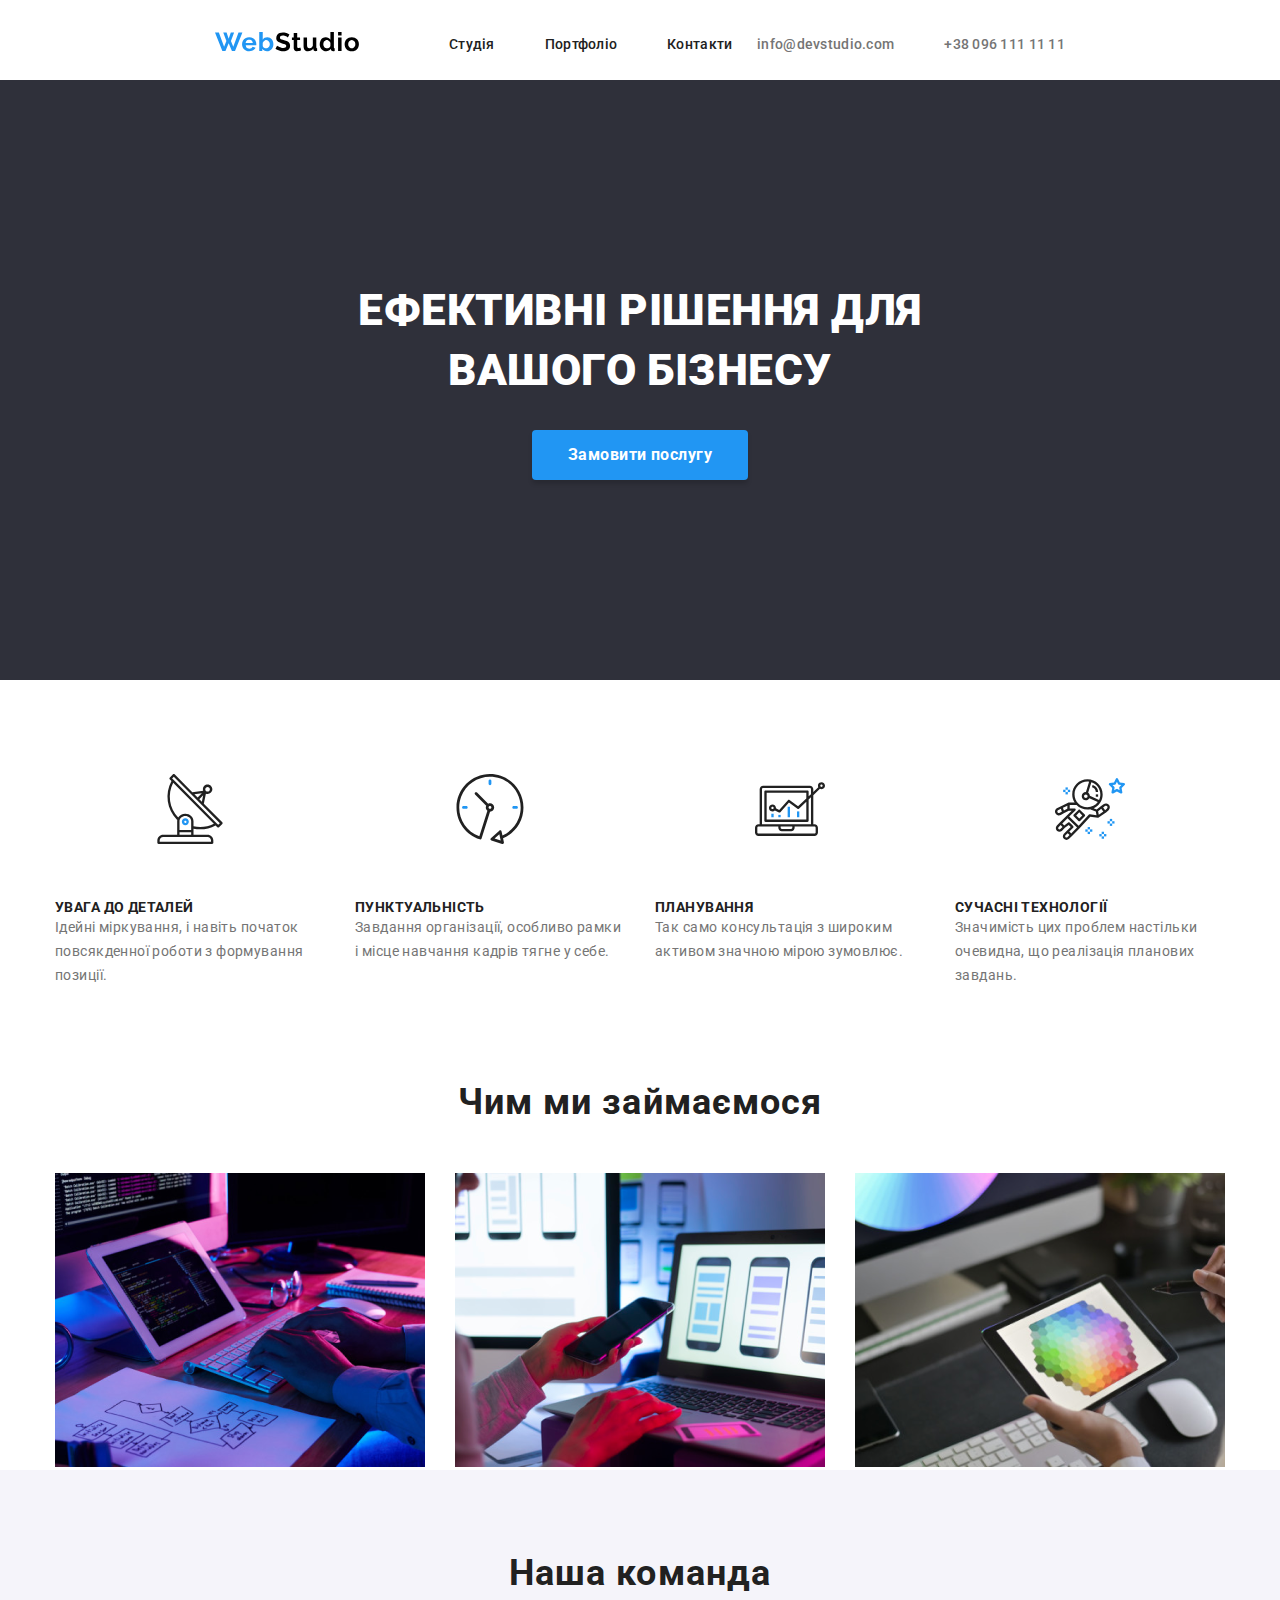
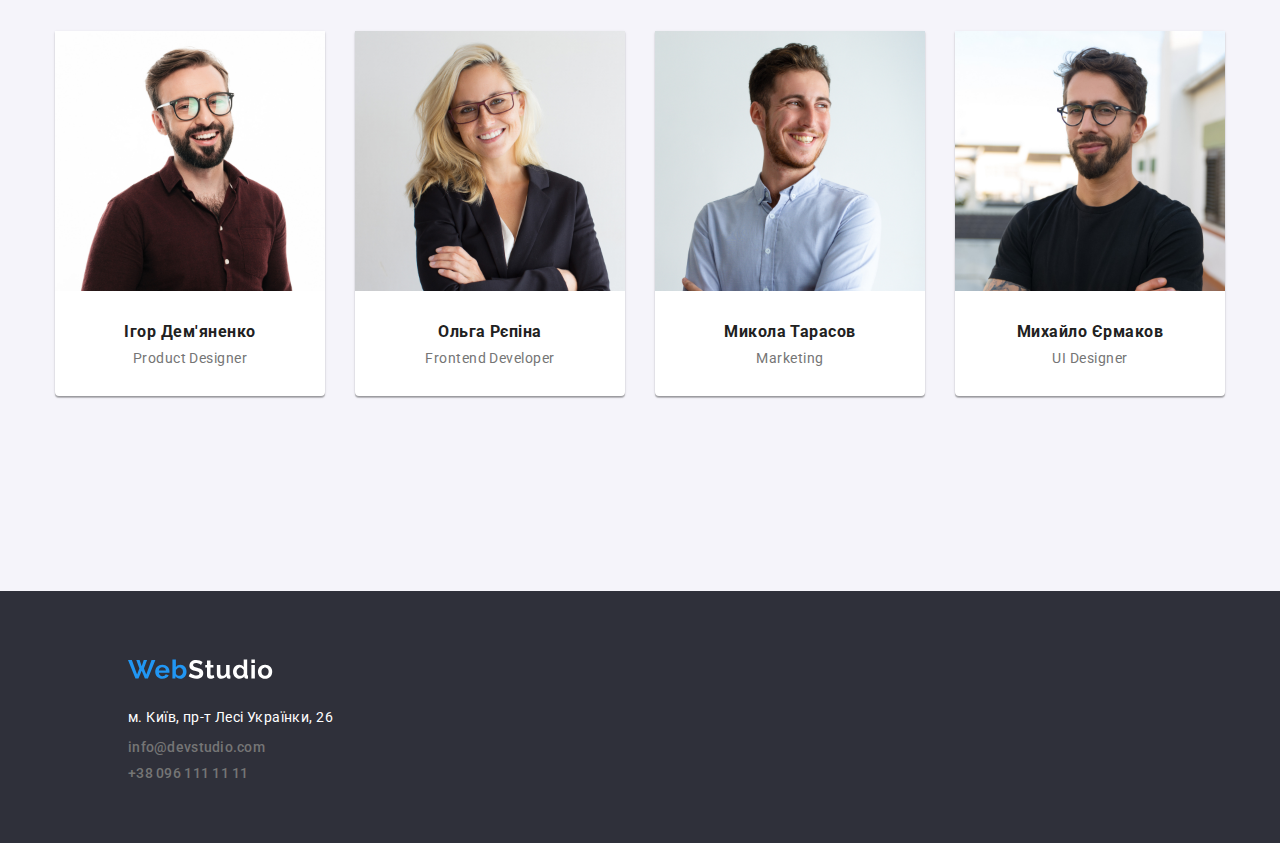
==== index.html @ 19889316 "Не можу виконати" ====
<!DOCTYPE html>
<html lang="en">
  <head>
    <meta charset="UTF-8" />
    <meta http-equiv="X-UA-Compatible" content="IE=edge" />
    <meta name="viewport" content="width=device-width, initial-scale=1.0" />
    <link rel="stylesheet" href="styles/reset.css" />
    <link rel="preconnect" href="https://fonts.googleapis.com" />
    <link rel="preconnect" href="https://fonts.gstatic.com" crossorigin />
    <link
      href="https://fonts.googleapis.com/css2?family=Fira+Sans:wght@400;700;900&family=Oleo+Script&family=Raleway:wght@700&family=Roboto:wght@400;500;700;900&display=swap"
      rel="stylesheet"
    />
    <link rel="stylesheet" href="styles/styles.css" />
    <link rel="stylesheet" href="styles/normalize.css" />
    <title>WebStudio</title>

    <style>
      #antenna:hover path {
  fill: #FF0000; 
}
    </style>
  </head>
  <body>
    <header class="header-nav">
      <div class="header-wrapper">
        <div class="header-nav-wrapper">
          <div class="header-logo">
            <a href="index.html"
              ><img src="./img/WebStudio.svg" alt="logo"
            /></a>
          </div>
          <ul class="navigation">
            <li class="list"><a href="" class="link studio">Студія</a></li>
            <li class="list">
              <a href="" class="link portfolio">Портфоліо</a>
            </li>
            <li class="list"><a href="" class="link contacts">Контакти</a></li>
          </ul>
        </div>
        <ul class="header-contacts">
          <li class="list">
            <a href="mailto:info@devstudio.com" class="link mail"
              >info@devstudio.com</a
            >
          </li>
          <li class="list">
            <a href="tel:380961111111" class="link tel">+38 096 111 11 11</a>
          </li>
        </ul>
      </div>
      <div class="header-main">
        <h2 class="header-title">Ефективні рішення для вашого бізнесу</h2>
        <a href="" class="link order">Замовити послугу</a>
      </div>
    </header>
    <div class="wrapper">
      <main class="main">
        <section class="advantages">
          <ul class="adantages-list">
            <li class="list">
              <div class="icon-container">
                <svg class="advantages-svg" id="antenna">
                  <use  href="/icons.svg#antenna"></use>
                </svg>
              </div>
              <h3 class="advantages-title">увага до деталей</h3>
              <p class="advantages-discription">
                Ідейні міркування, і навіть початок повсякденної роботи з
                формування позиції.
              </p>
            </li>

            <li class="list">
              <div class="icon-container">
                <svg class="advantages-svg">
                  <use class="svg" href="/icons.svg#clock"></use>
                </svg>
              </div>
              <h3 class="advantages-title">пунктуальність</h3>
              <p class="advantages-discription">
                Завдання організації, особливо рамки і місце навчання кадрів
                тягне у себе.
              </p>
            </li>

            <li class="list">
              <div class="icon-container">
                <svg class="advantages-svg">
                  <use href="/icons.svg#diagram"></use>
                </svg>
              </div>
              <h3 class="advantages-title">планування</h3>
              <p class="advantages-discription">
                Так само консультація з широким активом значною мірою зумовлює.
              </p>
            </li>

            <li class="list">
              <div class="icon-container">
                <svg class="advantages-svg">
                  <use href="/icons.svg#astronaut"></use>
                </svg>
              </div>
              <h3 class="advantages-title">сучасні технології</h3>
              <p class="advantages-discription">
                Значимість цих проблем настільки очевидна, що реалізація
                планових завдань.
              </p>
            </li>
          </ul>
        </section>

        <section class="what-we-do">
          <h2 class="what-we-do-title">Чим ми займаємося</h2>
          <ul class="what-we-do-list">
            <li class="list">
              <img src="./img/box.png" alt="what we do photo" />
            </li>
            <li class="list">
              <img src="./img/box2.png" alt="what we do photo" />
            </li>
            <li class="list">
              <img src="./img/box3.png" alt="what we do photo" />
            </li>
          </ul>
        </section>
        <section class="our-team">
          <h2 class="our-team-titlee">Наша команда</h2>
          <div class="cards-wrapper">
            <div class="our-team-card">
              <img class="our-team-img" src="./img/igot.jpg" alt="User photo" />
              <h3 class="our-team-title">Ігор Дем'яненко</h3>
              <p class="our-team-job">Product Designer</p>
            </div>

            <div class="our-team-card">
              <img class="our-team-img" src="./img/olga.jpg" alt="User photo" />
              <h3 class="our-team-title">Ольга Рєпіна</h3>
              <p class="our-team-job">Frontend Developer</p>
            </div>

            <div class="our-team-card">
              <img
                class="our-team-img"
                src="./img/mykola.jpg"
                alt="User photo"
              />
              <h3 class="our-team-title">Микола Тарасов</h3>
              <p class="our-team-job">Marketing</p>
            </div>

            <div class="our-team-card">
              <img
                class="our-team-img"
                src="./img/mykhailo.jpg"
                alt="User photo"
              />
              <h3 class="our-team-title">Михайло Єрмаков</h3>
              <p class="our-team-job">UI Designer</p>
            </div>
          </div>
        </section>
      </main>
    </div>
    <footer class="footer">
      <img class="footer-logo" src="/img/WebStudiowhite.svg" alt="logo" />
      <div class="footer-wrapper">
        <p class="adress">м. Київ, пр-т Лесі Українки, 26</p>
        <a class="tel" href="mailto:info@devstudio.com">info@devstudio.com</a>
        <a class="mail" href="tel:380961111111">+38 096 111 11 11</a>
      </div>
    </footer>
  </body>
</html>
---- styles/styles.css ----
body {
  color: #212121;
  font-size: 16px;
  font-family: Roboto;
  font-weight: 500;
  letter-spacing: 0.48px;
}

a {
  text-decoration: none;
  color: inherit;
}

li {
  list-style-type: none;
}

.logo-part {
  font-family: "Raleway";
  font-style: normal;
  font-weight: 700;
  font-size: 26px;
  line-height: 31px;
  letter-spacing: 0.03em;
  color: #2196f3;
}

.logo {
  font-family: "Raleway";
  font-style: normal;
  font-weight: 700;
  font-size: 26px;
  line-height: 31px;
  letter-spacing: 0.03em;
  color: black;
}

.studio,
.portfolio,
.contacts {
  font-weight: 500;
  letter-spacing: 0.02em;
  color: #212121;
}

.studio:hover,
.portfolio:hover,
.contacts:hover,
.mail:hover,
.tel:hover {
  color: #2196f3;
}

.contact-list {
  font-family: "Roboto";
  font-weight: 500;
  letter-spacing: 0.02em;
}

.header-wrapper {
  display: flex;
  justify-content: space-between;
  align-items: center;
  margin-top: 32px;
  margin-left: 215px;
  margin-right: 215px;
}

.header-nav-wrapper {
  display: flex;
  gap: 90px;
}

.header-contacts {
  display: flex;
  gap: 50px;
}

.navigation {
  display: flex;
  align-items: center;
  gap: 50px;
}

.header-main {
  height: 600px;
  background-color: #2f303a;
  display: flex;
  justify-content: center;
  flex-direction: column;
  align-items: center;
  margin-top: 25px;
}

.header-title {
  text-transform: uppercase;
  font-family: "Roboto";
  font-style: normal;
  font-weight: 900;
  font-size: 44px;
  line-height: 60px;
  width: 696px;
  text-align: center;
  color: #fff;
}

.order {
  width: 216px;
  height: 50px;
  background: #2196f3;
  box-shadow: 0px 4px 4px rgba(0, 0, 0, 0.15);
  border-radius: 4px;
  display: flex;
  justify-content: center;
  align-items: center;
  font-family: "Roboto";
  font-style: normal;
  font-weight: 700;
  font-size: 16px;
  line-height: 30px;
  color: #fff;
  margin-top: 30px;
}

.advantages-title {
  font-family: "Roboto";
  font-weight: 700;
  font-size: 14px;
  line-height: 16px;
  letter-spacing: 0.03em;
  text-transform: uppercase;
  color: #212121;
}

.adantages-list li {
  width: 270px;
}

.advantages-discription {
  font-family: "Roboto";
  font-style: normal;
  font-weight: 400;
  font-size: 14px;
  line-height: 24px;
  letter-spacing: 0.03em;
  color: #757575;
}

.adantages-list {
  display: flex;
  gap: 30px;
  justify-content: center;
  margin-top: 94px;
  margin-bottom: 94px;
}

.what-we-do-title {
  font-family: "Roboto";
  font-weight: 700;
  font-size: 36px;
  line-height: 42px;
  text-align: center;
  letter-spacing: 0.03em;
  color: #212121;
  margin-bottom: 50px;
}

.what-we-do-list {
  display: flex;
  gap: 30px;
  justify-content: center;
}

.what-we-do-list img {
  width: 370px;
  height: 294px;
}

.our-team {
  background: #f5f4fa;
  padding-top: 95px;
  padding-bottom: 95px;
}

.our-team-img {
  width: 270px;
  height: 260px;
  flex-shrink: 0;
  margin-bottom: 30px;
}

.our-team-card {
  border-radius: 0px 0px 4px 4px;
  background: #fff;
  box-shadow: 0px 2px 1px 0px rgba(0, 0, 0, 0.2),
    0px 1px 1px 0px rgba(0, 0, 0, 0.14), 0px 1px 3px 0px rgba(0, 0, 0, 0.12);
}

.cards-wrapper {
  display: flex;
  gap: 30px;
  justify-content: center;
  margin-bottom: 100px;
}

.our-team-titlee {
  display: flex;
  justify-content: center;
  margin-bottom: 50px;

  color: #212121;
  text-align: center;
  font-size: 36px;
  font-family: Roboto;
  font-weight: 700;
  letter-spacing: 1.08px;
}

.our-team-title {
  margin-bottom: 10px;
  display: flex;
  justify-content: center;
}

.our-team-job {
  margin-bottom: 30px;
  color: #757575;
  text-align: center;
  letter-spacing: 0.48px;
  font-weight: 400;
}

.footer {
  background-color: #2f303a;
  display: flex;
  height: 252px;
  flex-direction: column;
  width: 1600px;
  justify-content: center;
  padding-left: 10%;
}

.tel,
.mail {
  color: #757575;
  font-size: 14px;
  font-family: Roboto;
  font-style: normal;
  font-weight: 500;
  line-height: normal;
  letter-spacing: 0.28px;
}

.adress {
  color: #fff;
  font-size: 14px;
  line-height: 24px;
  letter-spacing: 0.42px;
  font-weight: 400;
}

.footer-logo {
  width: 145px;
  height: 31px;
  margin-bottom: 20px;
}

.footer-wrapper {
  display: flex;
  flex-direction: column;
  gap: 10px;
}


.advantages-svg {
  width: 70px;
  height: 70px;
  display: flex;
  margin: 0 auto;
  margin-bottom: 55px;
  fill: tomato;
}

#antenna:hover path {
  fill: #FF0000; 
}
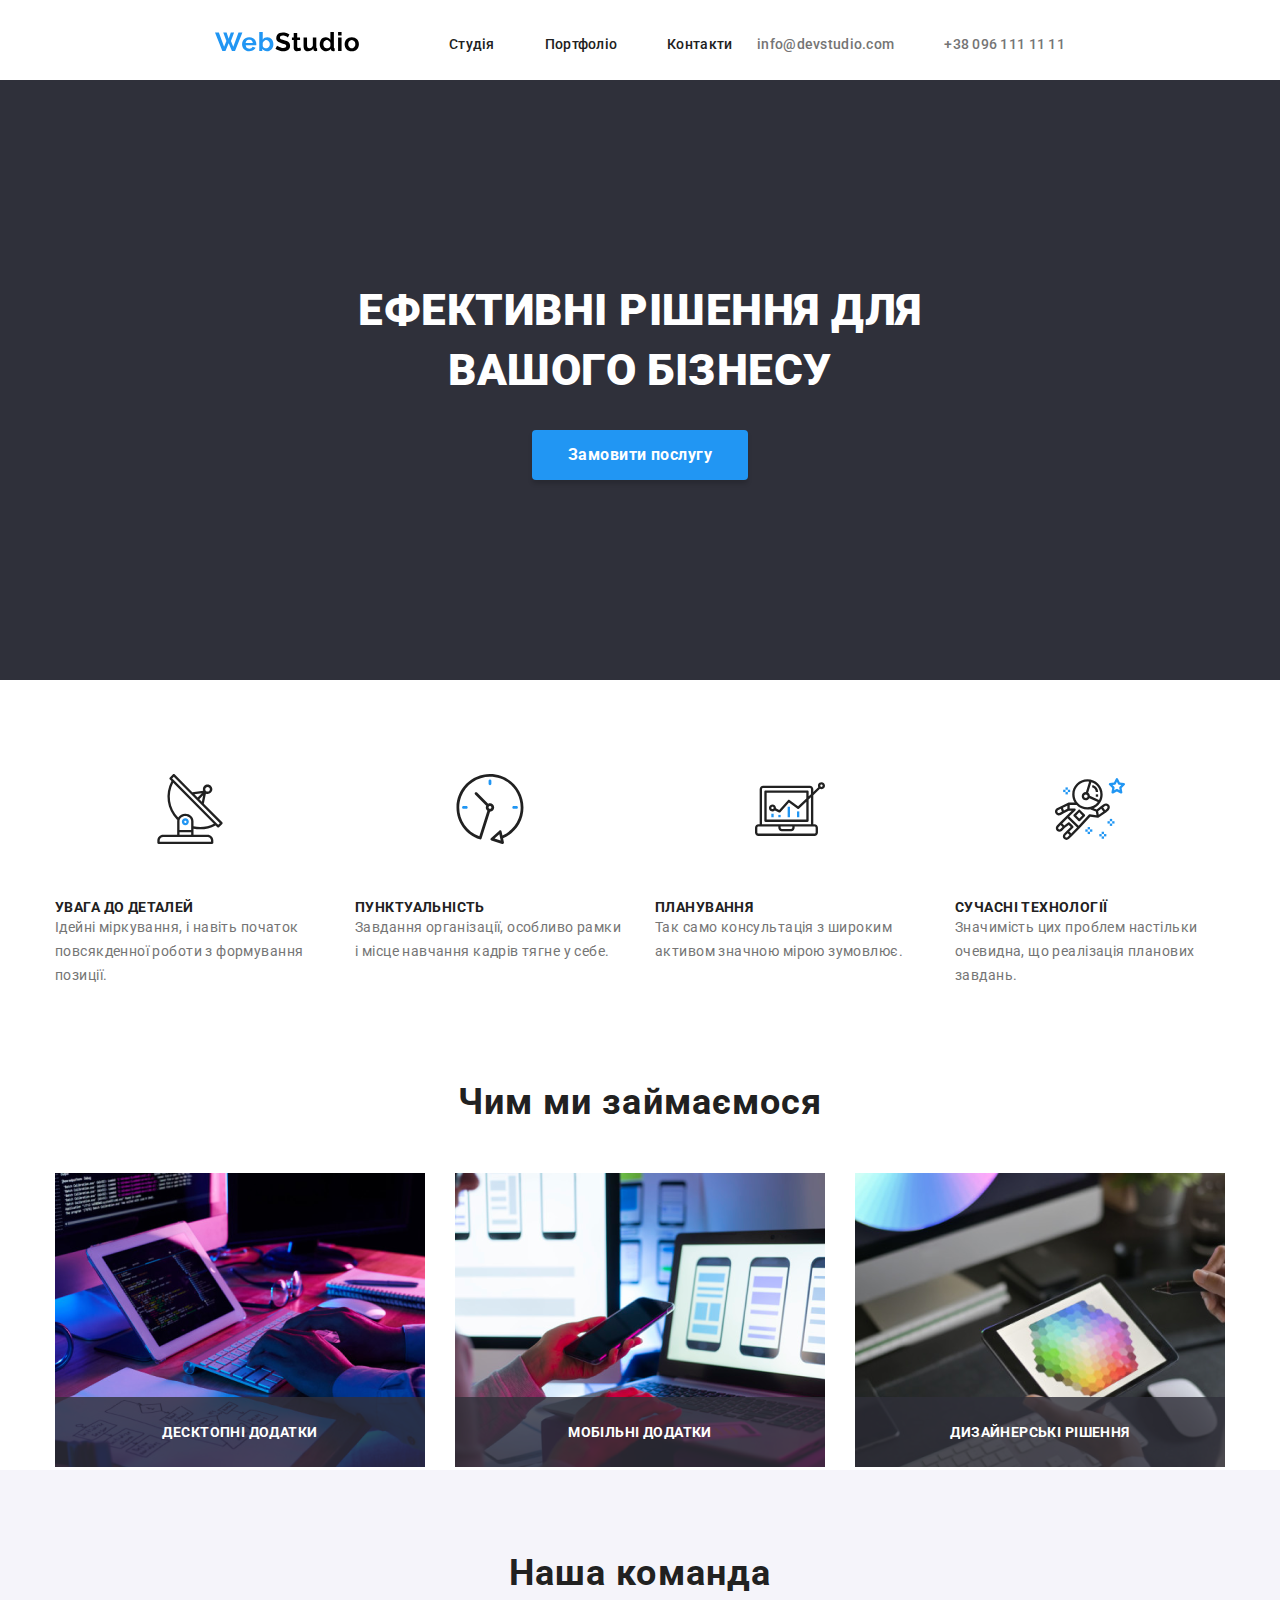
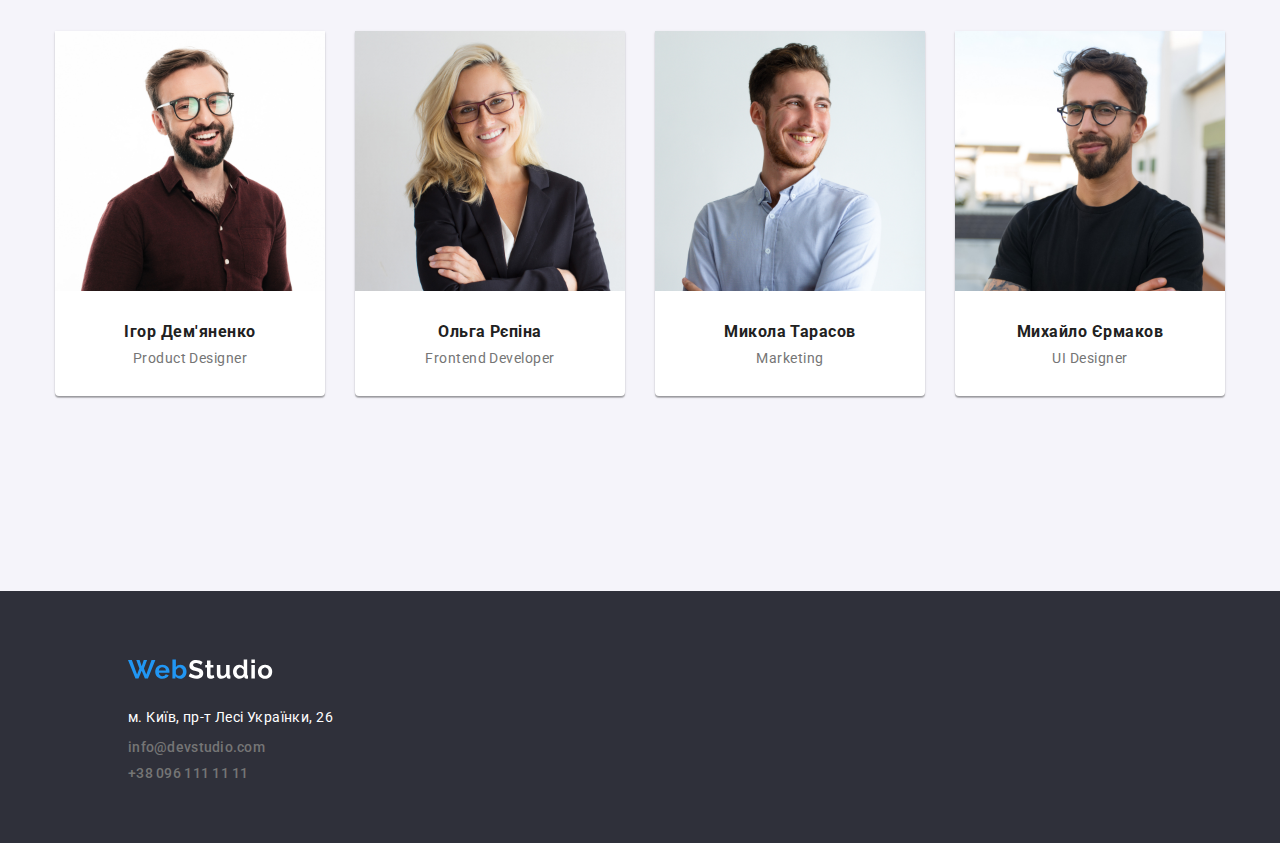
==== commit 804d512e: "закінчено" ====
--- a/index.html
+++ b/index.html
@@ -17,8 +17,8 @@
 
     <style>
       #antenna:hover path {
-  fill: #FF0000; 
-}
+        fill: #ff0000;
+      }
     </style>
   </head>
   <body>
@@ -61,7 +61,7 @@
             <li class="list">
               <div class="icon-container">
                 <svg class="advantages-svg" id="antenna">
-                  <use  href="/icons.svg#antenna"></use>
+                  <use href="/icons.svg#antenna"></use>
                 </svg>
               </div>
               <h3 class="advantages-title">увага до деталей</h3>
@@ -116,12 +116,15 @@
           <ul class="what-we-do-list">
             <li class="list">
               <img src="./img/box.png" alt="what we do photo" />
+              <p class="title">Десктопні додатки</p>
             </li>
             <li class="list">
               <img src="./img/box2.png" alt="what we do photo" />
+              <p class="title">Мобільні додатки</p>
             </li>
             <li class="list">
               <img src="./img/box3.png" alt="what we do photo" />
+              <p class="title">Дизайнерські рішення</p>
             </li>
           </ul>
         </section>
--- a/styles/styles.css
+++ b/styles/styles.css
@@ -271,16 +271,40 @@
   gap: 10px;
 }
 
-
 .advantages-svg {
   width: 70px;
   height: 70px;
   display: flex;
   margin: 0 auto;
   margin-bottom: 55px;
-  fill: tomato;
-}
-
-#antenna:hover path {
-  fill: #FF0000; 
-}+  fill: #212121;
+}
+
+.advantages-svg:hover {
+  fill: #2196f3;
+}
+
+.black,
+.blue {
+  fill: none;
+}
+
+.title {
+  width: 370px;
+  padding: 27px 0px;
+  background: rgba(47, 48, 58, 0.8);
+
+  color: #fff;
+  text-align: center;
+  font-family: Roboto;
+  font-size: 14px;
+  font-weight: 700;
+  letter-spacing: 0.42px;
+  text-transform: uppercase;
+  position: absolute;
+  bottom: 3px;
+}
+
+.list {
+  position: relative;
+}
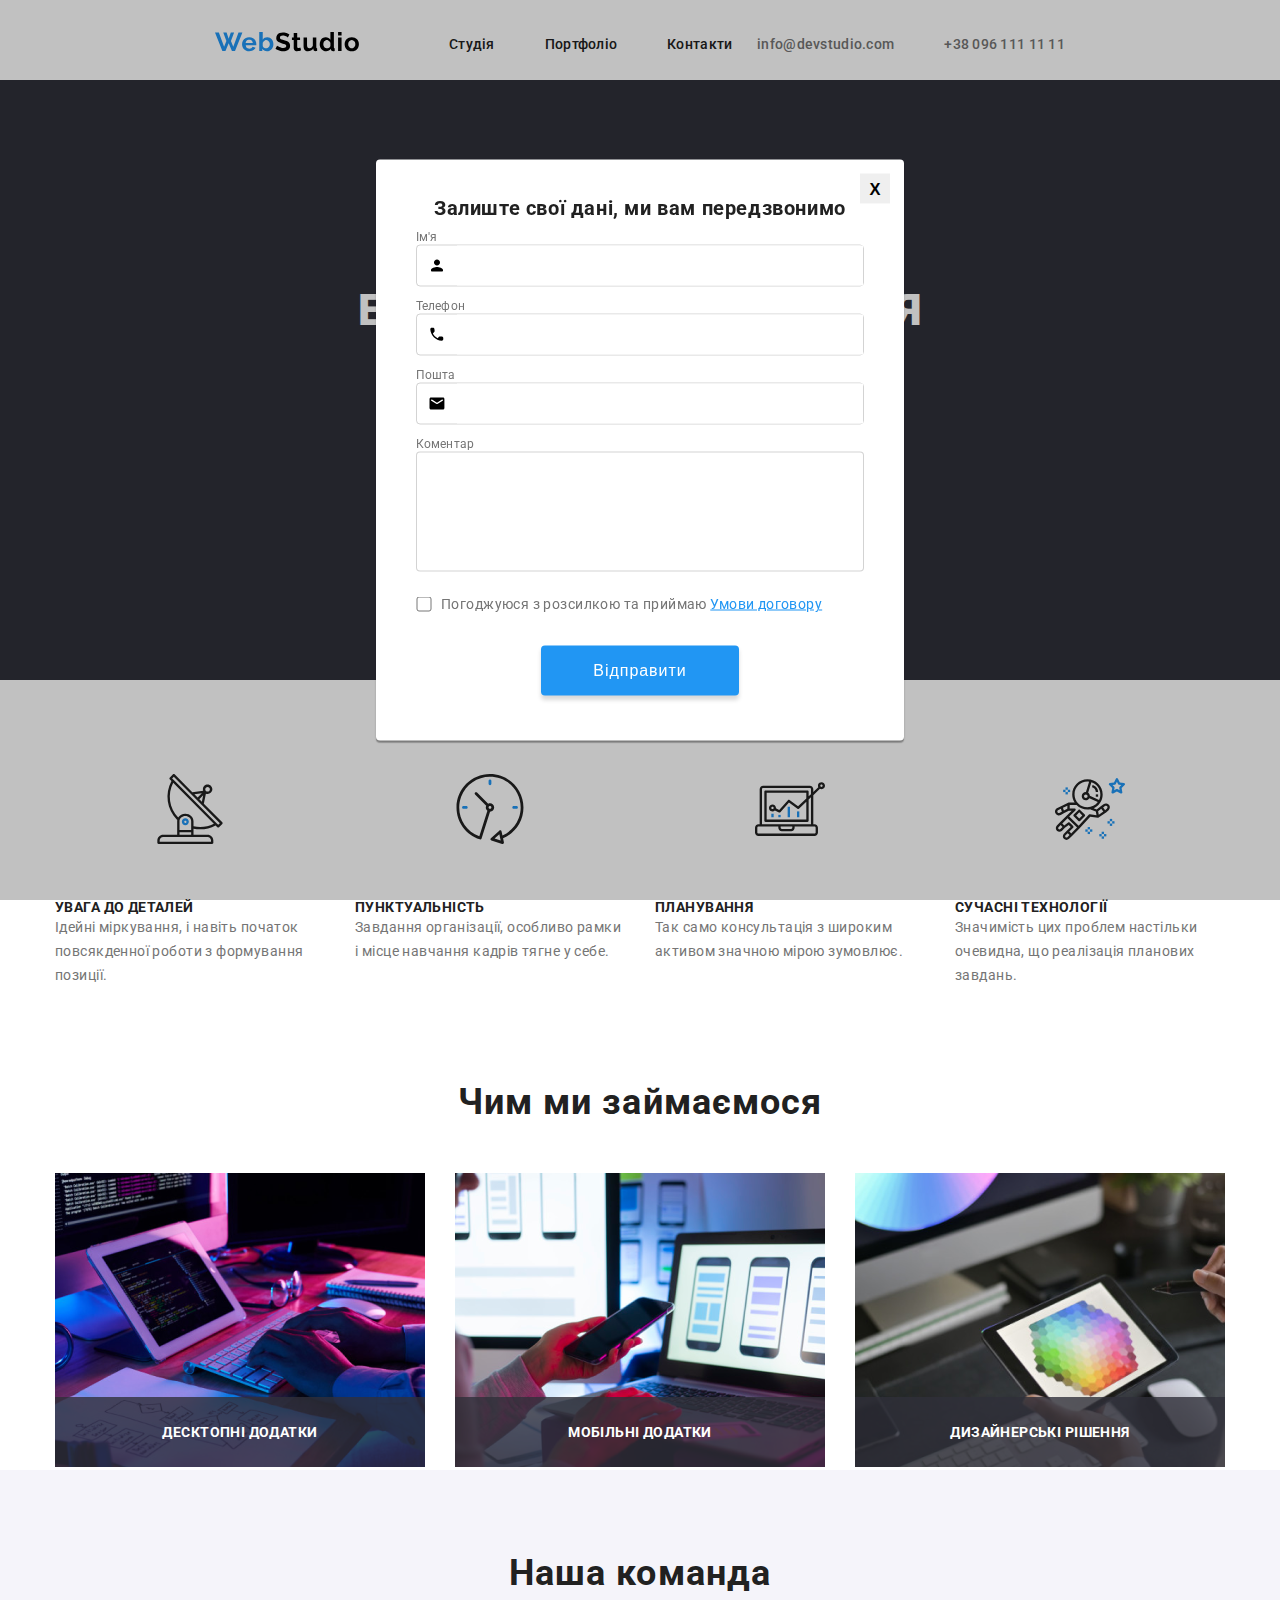
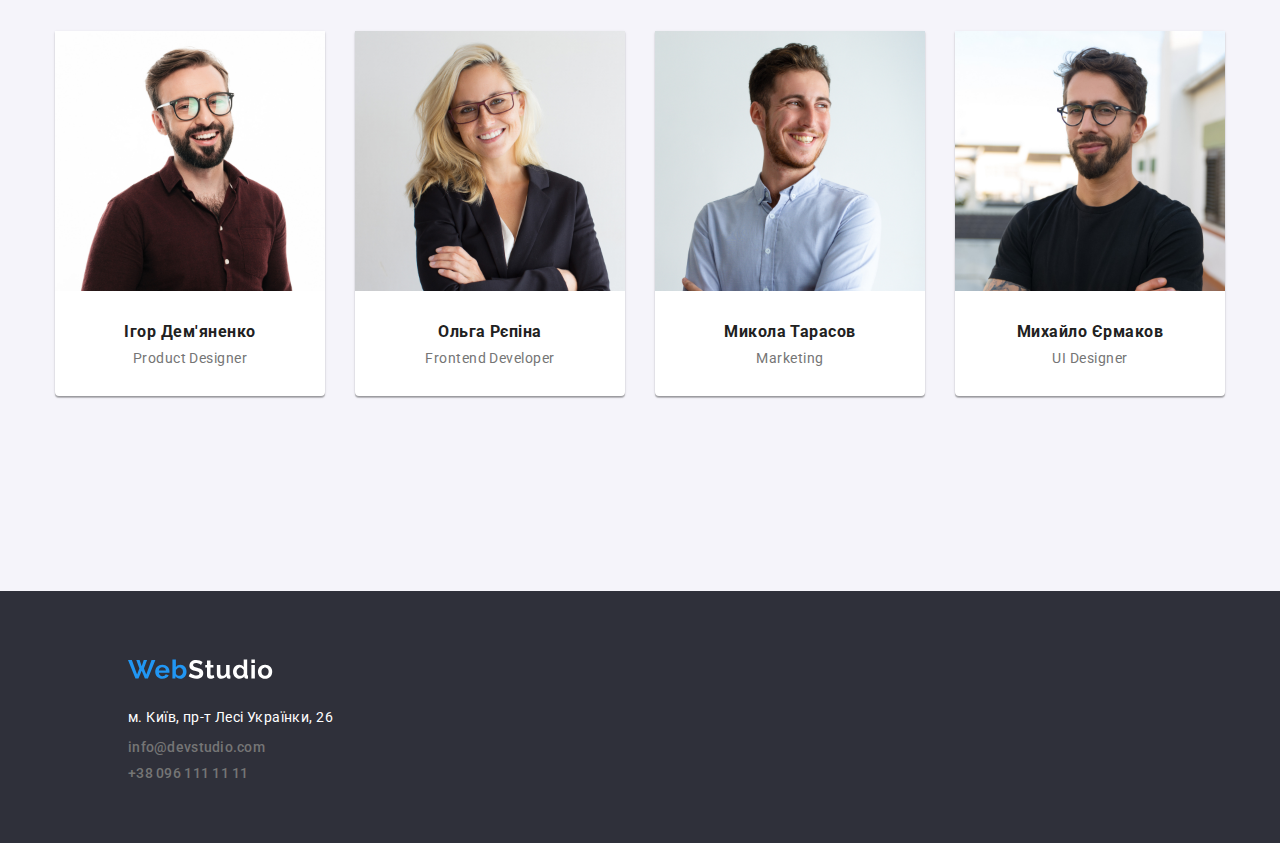
==== commit 29ca76a9: "hw complete" ====
--- a/index.html
+++ b/index.html
@@ -164,8 +164,72 @@
             </div>
           </div>
         </section>
+        <div class="backdrop" data-modal>
+          <div class="modal">
+            <button class="button-close" data-modal-close>X</button>
+            <h3 class="modal-title">Залиште свої дані, ми вам передзвонимо</h3>
+            <form action="#" class="form">
+              <label for="name" class="label">Ім'я</label>
+              <div class="form-wrapper">
+                <svg class="form-svg">
+                  <use href="/img/icon.svg#black-person"></use>
+                </svg>
+                <input
+                  type="name"
+                  name="user_name"
+                  id="name"
+                  required
+                  class="input"
+                />
+              </div>
+
+              <label for="tel" class="label">Телефон</label>
+              <div class="form-wrapper">
+                <svg class="form-svg">
+                  <use href="/img/icon.svg#tel"></use>
+                </svg>
+                <input
+                  type="tel"
+                  name="user_tel"
+                  id="tel"
+                  required
+                  class="input"
+                />
+              </div>
+
+              <label for="email" class="label">Пошта</label>
+              <div class="form-wrapper">
+                <svg class="form-svg">
+                  <use href="/img/icon.svg#email"></use>
+                </svg>
+                <input
+                  type="email"
+                  name="user_email"
+                  id="email"
+                  required
+                  class="input"
+                />
+              </div>
+
+              <label for="comment" class="label">Коментар</label>
+              <textarea name="" id="comment" cols="100%" rows="100%"></textarea>
+
+              <div class="check-wrapper">
+                <input type="checkbox" id="check" name="check" required />
+                <label for="check" class="check-title"
+                  >Погоджуюся з розсилкою та приймаю
+                  <a href="#" class="active">Умови договору</a></label
+                >
+              </div>
+              <div class="btn-wrapper">
+                <button type="submit" class="btn-submit">Відправити</button>
+              </div>
+            </form>
+          </div>
+        </div>
       </main>
     </div>
+
     <footer class="footer">
       <img class="footer-logo" src="/img/WebStudiowhite.svg" alt="logo" />
       <div class="footer-wrapper">
--- a/styles/styles.css
+++ b/styles/styles.css
@@ -308,3 +308,168 @@
 .list {
   position: relative;
 }
+
+.backdrop {
+  position: fixed;
+  top: 0;
+  left: 0;
+  right: 0;
+  bottom: 0;
+  background-color: #0000003e;
+  opacity: 1;
+}
+.backdrop.is-hidden {
+  opacity: 0;
+  pointer-events: none;
+}
+.no-scroll {
+  overflow: hidden;
+}
+.modal {
+  position: absolute;
+  top: 50%;
+  left: 50%;
+  min-width: 528px;
+  min-height: 581px;
+  padding: 40px;
+  background-color: #fff;
+  transform: translate(-50%, -50%);
+
+  border-radius: 4px;
+  background: #fff;
+  box-shadow: 0px 2px 1px 0px rgba(0, 0, 0, 0.2),
+    0px 1px 1px 0px rgba(0, 0, 0, 0.14), 0px 1px 3px 0px rgba(0, 0, 0, 0.12);
+}
+
+.form {
+  padding-top: 12px;
+}
+
+.button-close {
+  position: fixed;
+  top: 14px;
+  right: 14px;
+  width: 30px;
+  height: 30px;
+  border: none;
+  font-weight: 700;
+  font-size: 16.5px;
+}
+
+.button-close:hover {
+  color: #2196f3;
+}
+
+.modal-title {
+  text-align: center;
+  font-size: 20px;
+  font-weight: 700;
+  letter-spacing: 0.6px;
+}
+
+.form-svg {
+  width: 18px;
+  height: 18px;
+}
+
+.form-wrapper {
+  display: flex;
+  align-items: center;
+  gap: 12px;
+  border: 1px solid rgba(33, 33, 33, 0.2);
+
+  border-radius: 4px;
+  padding-left: 11px;
+  margin-bottom: 10px;
+}
+
+.input:focus + .form-wrapper {
+  border: 1px solid blue;
+}
+
+.input {
+  height: 40px;
+  width: 100%;
+  border: none;
+  outline: none;
+}
+
+.label {
+  color: #757575;
+  font-size: 12px;
+  font-weight: 400;
+  letter-spacing: 0.12px;
+  padding-bottom: 4px;
+}
+
+.form-wrapper:focus-within {
+  border-color: #2196f3;
+}
+
+.form-wrapper:focus-within .form-svg {
+  fill: #2196f3;
+}
+
+textarea {
+  width: 448px;
+  resize: none;
+  display: flex;
+  height: 120px;
+  padding: 12px 16px;
+
+  border-radius: 4px;
+  border: 1px solid rgba(33, 33, 33, 0.2);
+  margin-bottom: 20px;
+  outline: none;
+}
+
+textarea#comment:focus {
+  border-color: #2196f3;
+}
+
+.check-wrapper {
+  display: flex;
+  gap: 9px;
+  align-items: center;
+  padding-bottom: 30px;
+}
+
+#check {
+  width: 16px;
+  height: 15px;
+  align-items: center;
+  color: #000;
+  outline: none;
+}
+
+.check-title {
+  color: #757575;
+  font-size: 14px;
+  font-weight: 400;
+  line-height: 24px; /* 171.429% */
+  letter-spacing: 0.42px;
+}
+
+.active {
+  color: #2196f3;
+  text-decoration: underline;
+}
+
+.btn-submit {
+  border-radius: 4px;
+  background: #2196f3;
+  box-shadow: 0px 4px 4px 0px rgba(0, 0, 0, 0.15);
+  padding: 10px 52px;
+  border: none;
+  color: #fff;
+  text-align: center;
+  font-size: 16px;
+  line-height: 30px; /* 187.5% */
+  letter-spacing: 0.96px;
+}
+
+
+.btn-wrapper {
+  display: flex;
+  justify-content: center;
+}
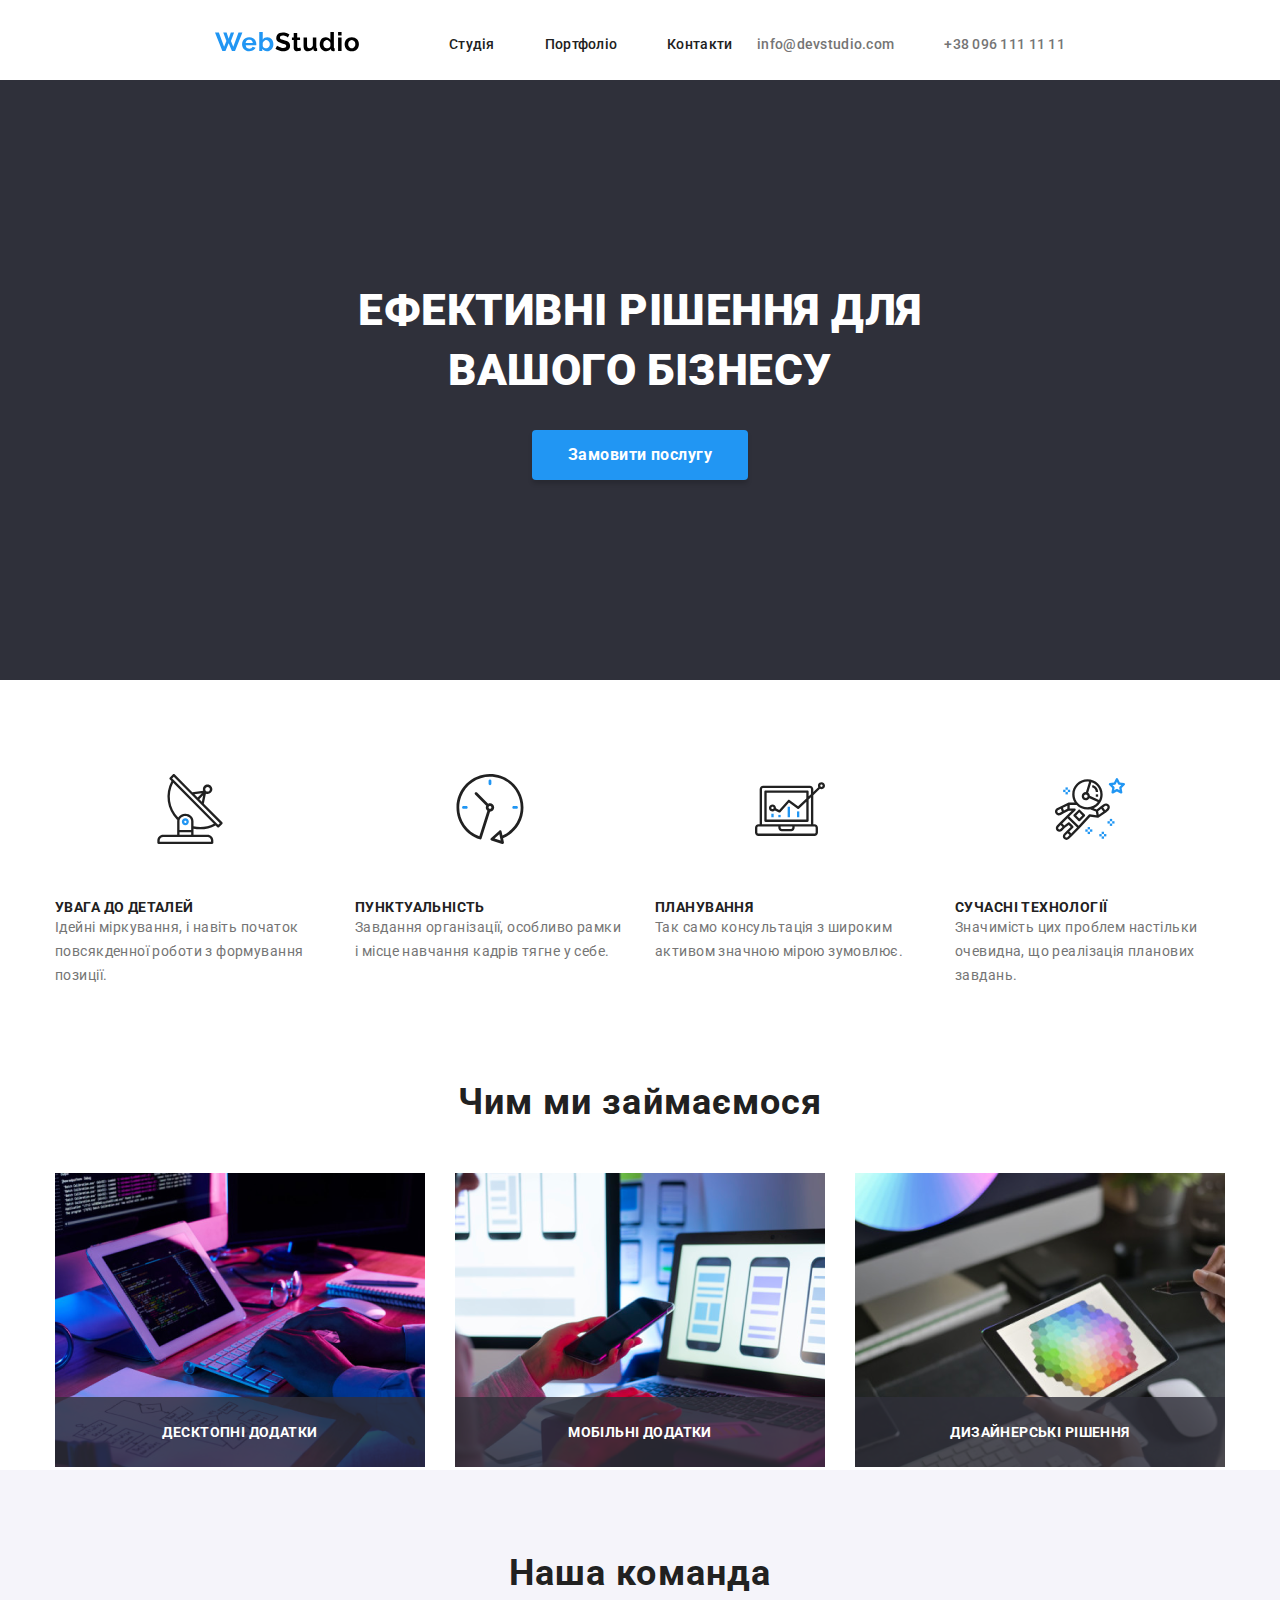
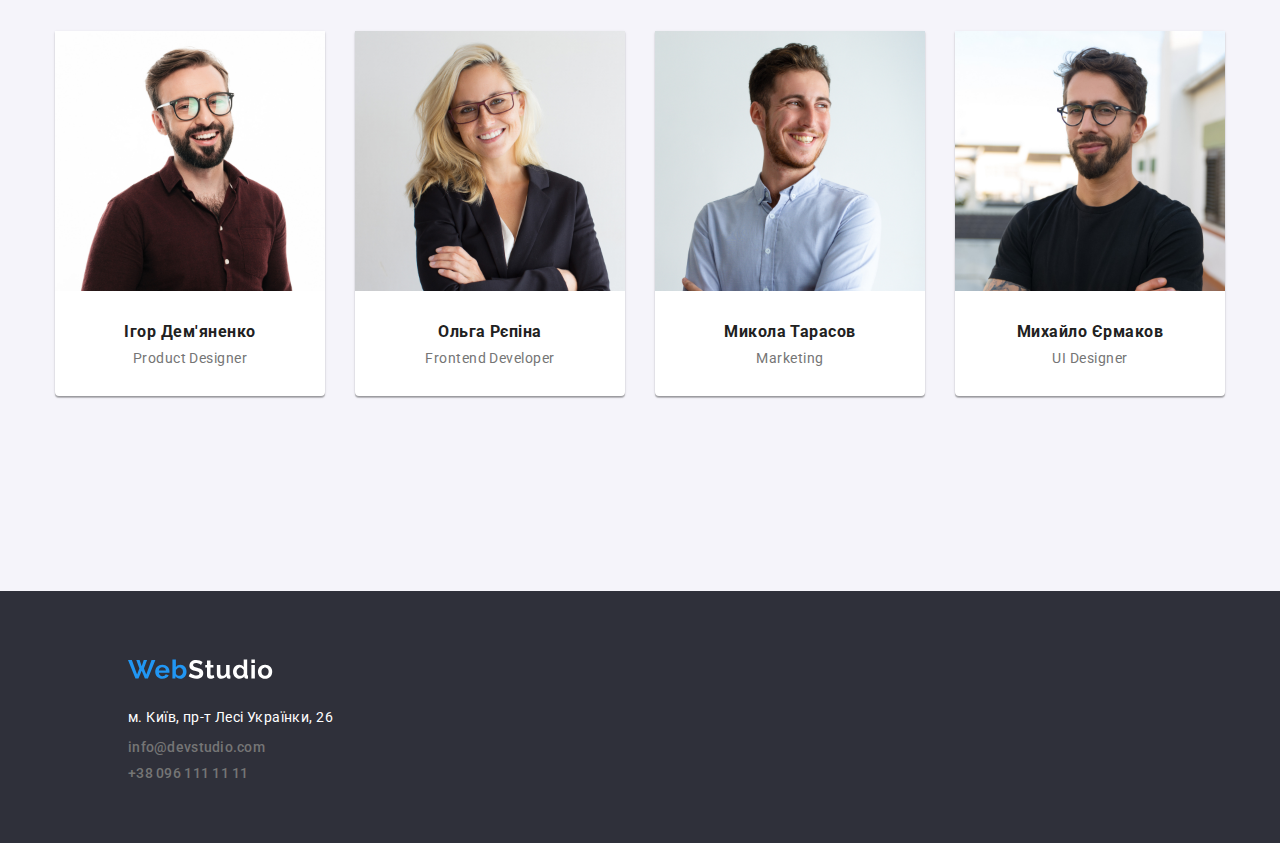
==== commit 3a571ab3: "hw done" ====
--- a/index.html
+++ b/index.html
@@ -51,7 +51,7 @@
       </div>
       <div class="header-main">
         <h2 class="header-title">Ефективні рішення для вашого бізнесу</h2>
-        <a href="" class="link order">Замовити послугу</a>
+        <btn href="" class="link order" data-modal-open>Замовити послугу</btn>
       </div>
     </header>
     <div class="wrapper">
@@ -164,7 +164,7 @@
             </div>
           </div>
         </section>
-        <div class="backdrop" data-modal>
+        <div class="backdrop is-hidden" data-modal>
           <div class="modal">
             <button class="button-close" data-modal-close>X</button>
             <h3 class="modal-title">Залиште свої дані, ми вам передзвонимо</h3>
@@ -238,5 +238,6 @@
         <a class="mail" href="tel:380961111111">+38 096 111 11 11</a>
       </div>
     </footer>
+    <script src="/modal.js"></script>
   </body>
 </html>
--- a/styles/styles.css
+++ b/styles/styles.css
@@ -119,6 +119,8 @@
   font-size: 16px;
   line-height: 30px;
   color: #fff;
+  border: none;
+  cursor: pointer;
   margin-top: 30px;
 }
 
@@ -354,10 +356,7 @@
   border: none;
   font-weight: 700;
   font-size: 16.5px;
-}
-
-.button-close:hover {
-  color: #2196f3;
+  cursor: pointer;
 }
 
 .modal-title {
@@ -468,7 +467,6 @@
   letter-spacing: 0.96px;
 }
 
-
 .btn-wrapper {
   display: flex;
   justify-content: center;
